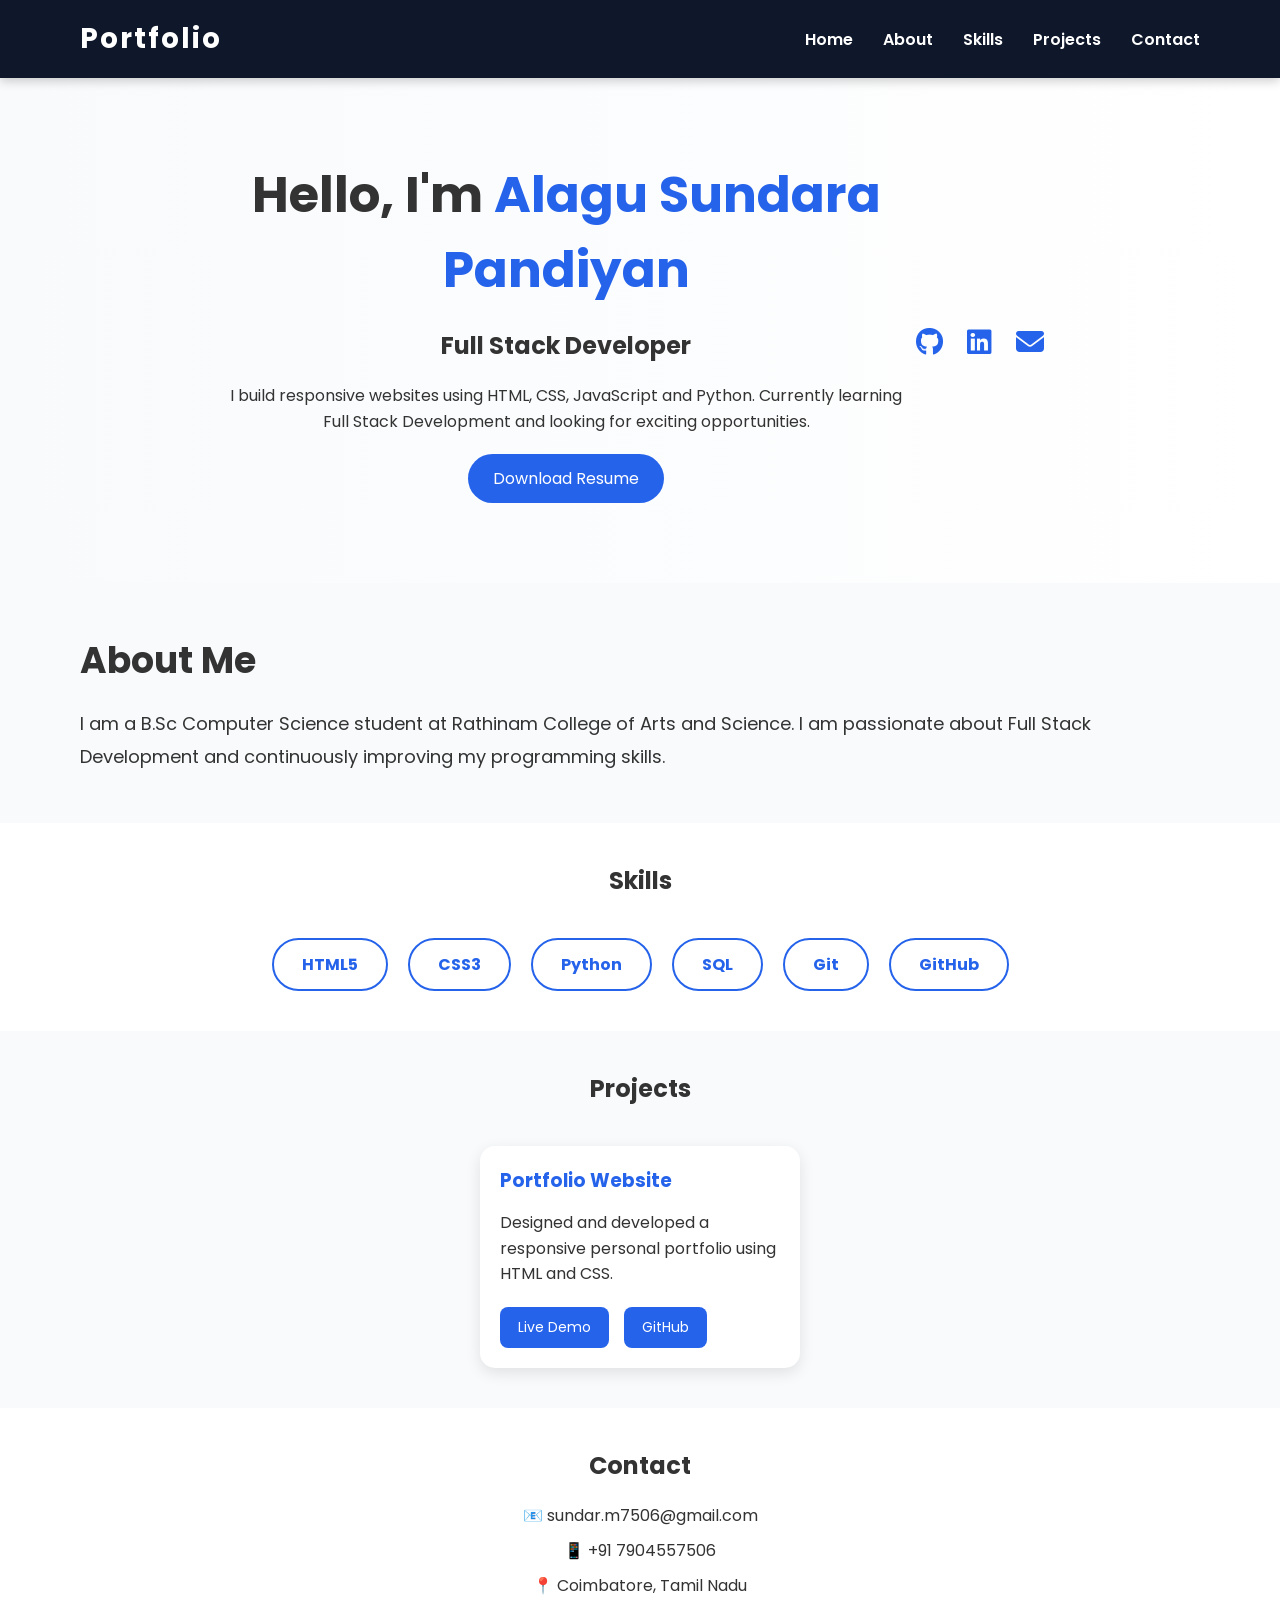
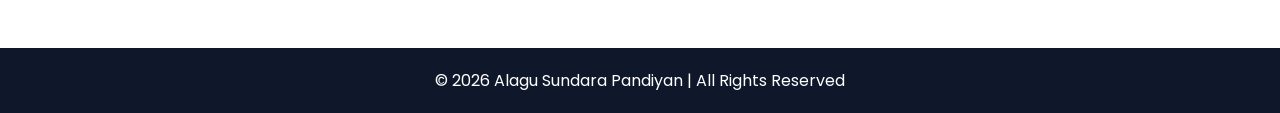
==== index.html @ 933c7dca "Initial portfolio" ====
<!DOCTYPE html>
<html lang="en">
    <head>
        <meta charset="UTF-8">
        <meta name="viewport"
        content="width=device-width, initial-scale=1.0">
        <title>Alagu Sundara Pandiyan | Portfolio</title>
        <link rel="icon"
        type="img/png"
        href="img/favicon.png">
          <link rel="preconnect" href="https://fonts.googleapis.com">
          <link rel="preconnect" href="https://fonts.gstatic.com" crossorigin>
          <link href="https://fonts.googleapis.com/css2?family=Poppins:wght@300;400;500;600;700&display=swap" rel="stylesheet">
          <link rel="stylesheet" href="https://cdnjs.cloudflare.com/ajax/libs/font-awesome/6.7.2/css/all.min.css">
          <link rel="stylesheet" href="style.css">
    </head>
    <body>
    <nav>
        <h2 class="logo">Portfolio</h2>
        <ul>
            <li><a href="#home">Home</a></li>
            <li><a href="#about">About</a></li>
            <li><a href="#skills">Skills</a></li>
            <li><a href="#projects">Projects</a></li>
<li><a href="#contact">Contact</a></li>
        </ul>
    </nav>
    <section class="hero" id="home">
        <div class="hero-text">
            <h1>Hello, I'm <span>Alagu Sundara Pandiyan</span></h1>
            <h2>Full Stack Developer</h2>
            <p>
            I build responsive websites using HTML, CSS, JavaScript and Python.
            Currently learning Full Stack Development and looking for exciting opportunities.
        </p>
        <a href="/resume.pdf" download class="btn">Download Resume</a>
    </div>
    <div class="social-icons">
        <a href="https://github.com/sundarm7506-gif" target="_blank"><i class="fab fa-github"></i></a>
        <a href="https://www.linkedin.com/in/sundar-m-822261369/" target="_blank"><i class="fab fa-linkedin"></i></a>
        <a href="mailto:sundar.m7506@gmail.com"><i class="fas fa-envelope"></i></a>
    </div>
</section>
<section id="about">
    <h2>About Me</h2>
    <p>
        I am a B.Sc Computer Science student at Rathinam College of Arts and Science.
        I am passionate about Full Stack Development and continuously improving my programming skills.
    </p>
</section>
<section id="skills">
    <h2>Skills</h2>
    <div class="skills-container">
        <div class="skill">HTML5</div>
        <div class="skill">CSS3</div>
        <div class="skill">Python</div>
        <div class="skill">SQL</div>
        <div class="skill">Git</div>
        <div class="skill">GitHub</div>
    </div>
</section>
<section id="projects">
    <h2>Projects</h2>
    <div class="project-container">
        <div class="project-card">
            <h3>Portfolio Website</h3>
            <p>Designed and developed a responsive personal portfolio using HTML and CSS.</p>
            <div class="project-links">
                <a href="#" class="project-btn">Live Demo</a>
                <a href="#" class="project-btn">GitHub</a>
            </div>
        </div>
    </div>
</section>
<section id="contact">
    <h2>Contact</h2>
    <p>📧 sundar.m7506@gmail.com</p>
    <p>📱 +91 7904557506</p>
    <p>📍 Coimbatore, Tamil Nadu</p>
</section>
<footer>
    <p>© 2026 Alagu Sundara Pandiyan | All Rights Reserved</p>
</footer>
<script src="script.js"></script>
</body>
</html>
---- style.css ----
*{
    margin:0;
    padding:0;
    box-sizing:border-box;
}
html{
    scroll-behavior:smooth;
}
body{
    font-family:'Poppins', sans-serif;
    background:#ffffff;
    color:#333;
}
nav{
    position:sticky;
    top:0;
    z-index:1000;
    display:flex;
    justify-content:space-between;
    align-items:center;
    padding:18px 80px;
    background:#0f172a;
    box-shadow:0 3px 10px rgba(0,0,0,.2);
}
.logo{
    color:white;
    font-size:28px;
    font-weight:bold;
    letter-spacing:2px;
}
nav ul{
    display:flex;
    list-style:none;
}
nav ul li{
    margin-left:30px;
}
nav ul li a{
    color:white;
    text-decoration:none;
    font-weight:600;
    transition:.3s;
    position:relative;
}
nav ul li a::after{
    content:"";
    position:absolute;
    left:0;
    bottom:-5px;
    width:0;
    height:2px;
    background:#38bdf8;
    transition:.3s;
}
nav ul li a:hover::after{
    width:100%;
}
nav ul li a:hover{
    color:#38bdf8;
}
.hero{
    display:flex;
    justify-content:center;
    align-items:center;
    padding:80px;
    background:linear-gradient(to right,#f8fafc,#ffffff);
}
.hero-text{
    max-width:700px;
    text-align:center;
}
.hero-text h1{
    font-size:50px;
}
.hero-text span{
    color:#2563eb;
}
.hero-text h2{
    margin:20px 0;
}
.hero-text p{
    margin-bottom:20px;
    line-height:1.6;
}
.btn{
    display:inline-block;
    background:#2563eb;
    color:white;
    padding:12px 25px;
    text-decoration:none;
    border-radius:30px;
    transition:0.3s;
}
.btn:hover{
    background:#1d4ed8;
    transform:translateY(-3px);
}
#about{
    padding:50px 80px;
    background:#f8fafc;
}
#about h2{
    font-size:36px;
    margin-bottom:20px;
}
#about p{
    font-size:18px;
    line-height:1.8;
}
#skills{
    padding:40px 90px;
}
#skills h2{
    text-align:center;
    margin-bottom:40px;
}
.skills-container{
    display:flex;
    justify-content:center;
    gap:20px;
    flex-wrap:wrap;
}
.skill{
    background:white;
    color:#2563eb;
    border:2px solid #2563eb;
    padding:12px 28px;
    border-radius:30px;
    font-weight:bold;
    transition:0.3s;
}
.skill:hover{
    background:#2563eb;
    color:white;
    transform:scale(1.08);
    cursor:pointer;
}
#projects{
    padding:40px 90px;
    background:#f8fafc;
}
#projects h2{
    text-align:center;
    margin-bottom:40px;
}
.project-container{
    display:flex;
    justify-content:center;
    gap:30px;
    flex-wrap:wrap;
}
.project-card{
    width:320px;
    background:white;
    padding:20px;
    border-radius:15px;
    box-shadow:0 5px 15px rgba(0,0,0,0.1);
    transition:0.3s;
}
.project-card:hover{
    .project-card:hover{
    transform:translateY(-10px);
    box-shadow:0 15px 30px rgba(0,0,0,.15);
}
}
.project-card h3{
    color:#2563eb;
    margin-bottom:15px;
}
.project-card p{
    line-height:1.6;
}
#contact{
    padding:40px 90px;
    text-align:center;
}
#contact h2{
    margin-bottom:20px;
}
#contact p{
    margin:10px 0;
}
footer{
    background:#0f172a;
    color:white;
    text-align:center;
    padding:20px;
}
.social-icons{
    margin-top:25px;
}
.social-icons a{
    color:#2563eb;
    font-size:28px;
    margin-right:20px;
    transition:0.3s;
}
.social-icons a:hover{
    color:#1d4ed8;
    transform:translateY(-5px);
}
.project-links{
    margin-top:20px;
    display:flex;
    gap:15px;
}

.project-btn{
    text-decoration:none;
    background:#2563eb;
    color:white;
    padding:10px 18px;
    border-radius:8px;
    transition:.3s;
    font-size:14px;
}

.project-btn:hover{
    background:#1d4ed8;
    transform:translateY(-3px);
}
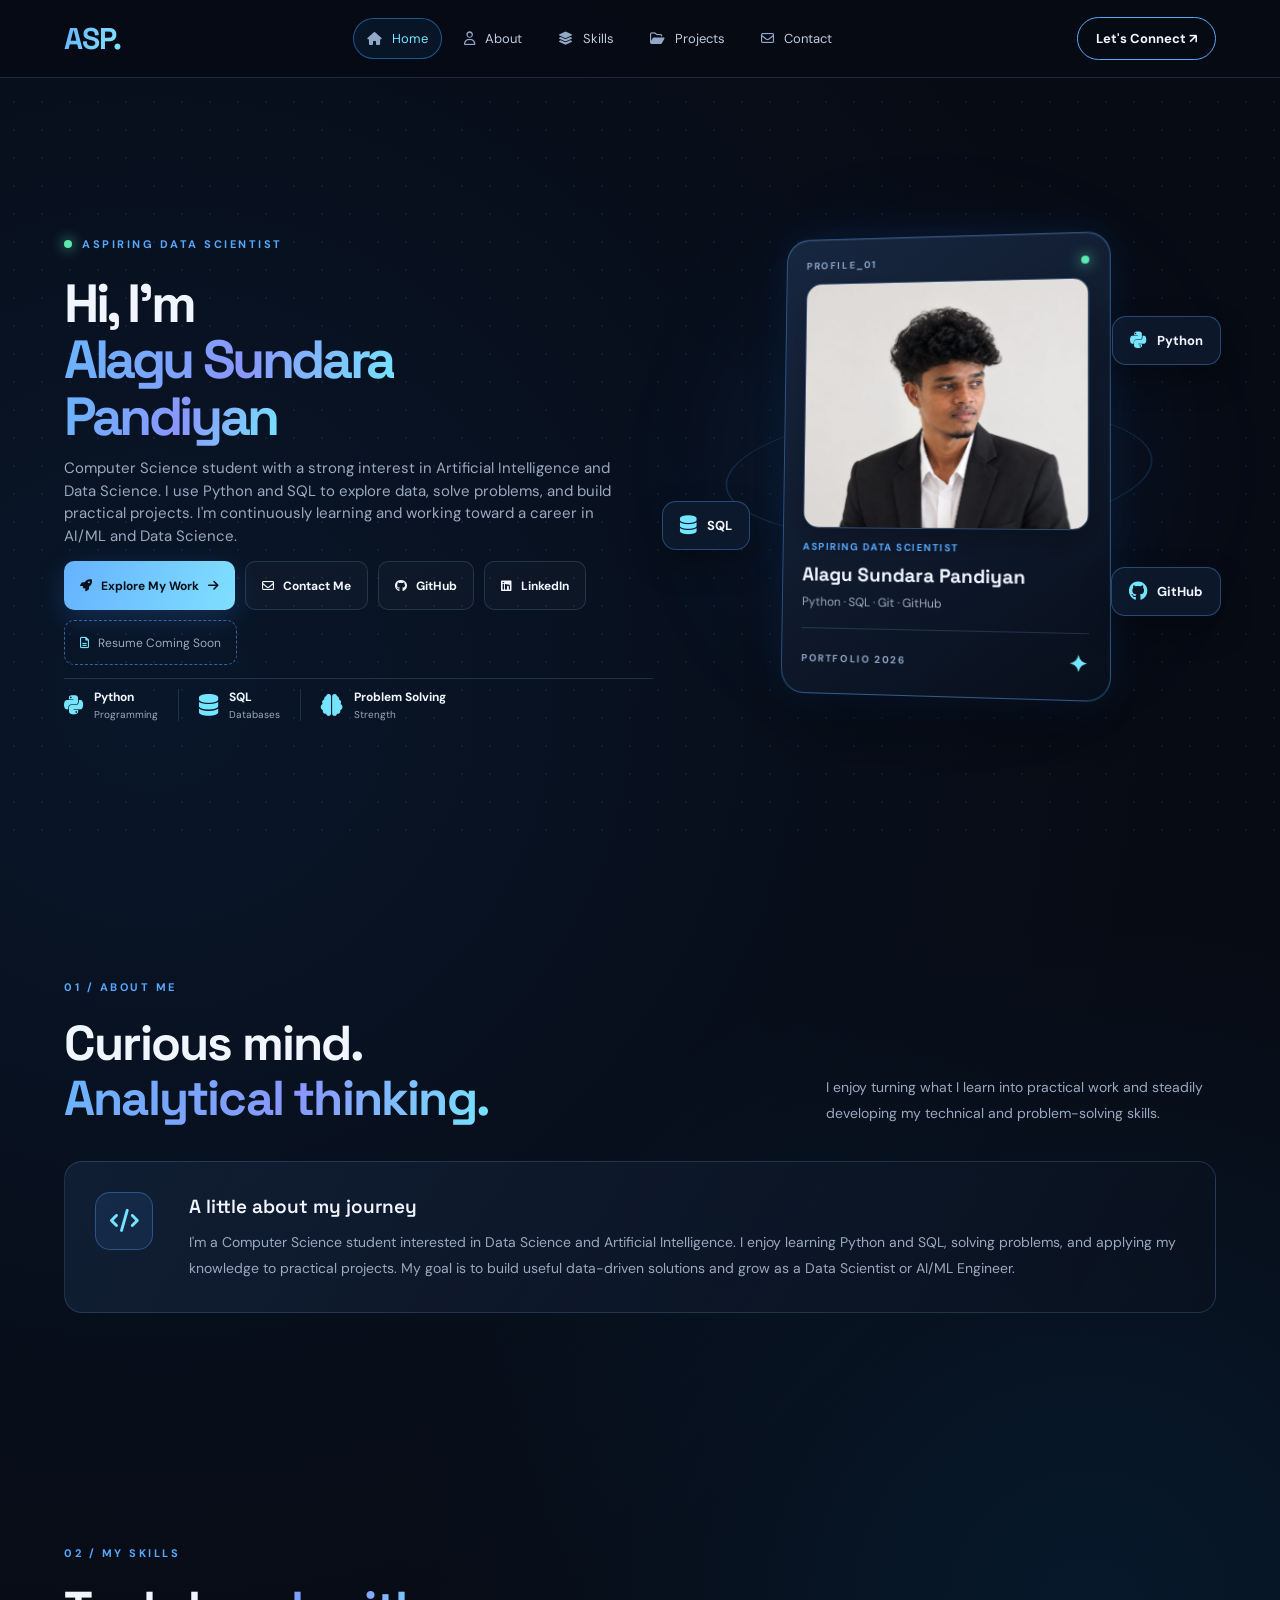
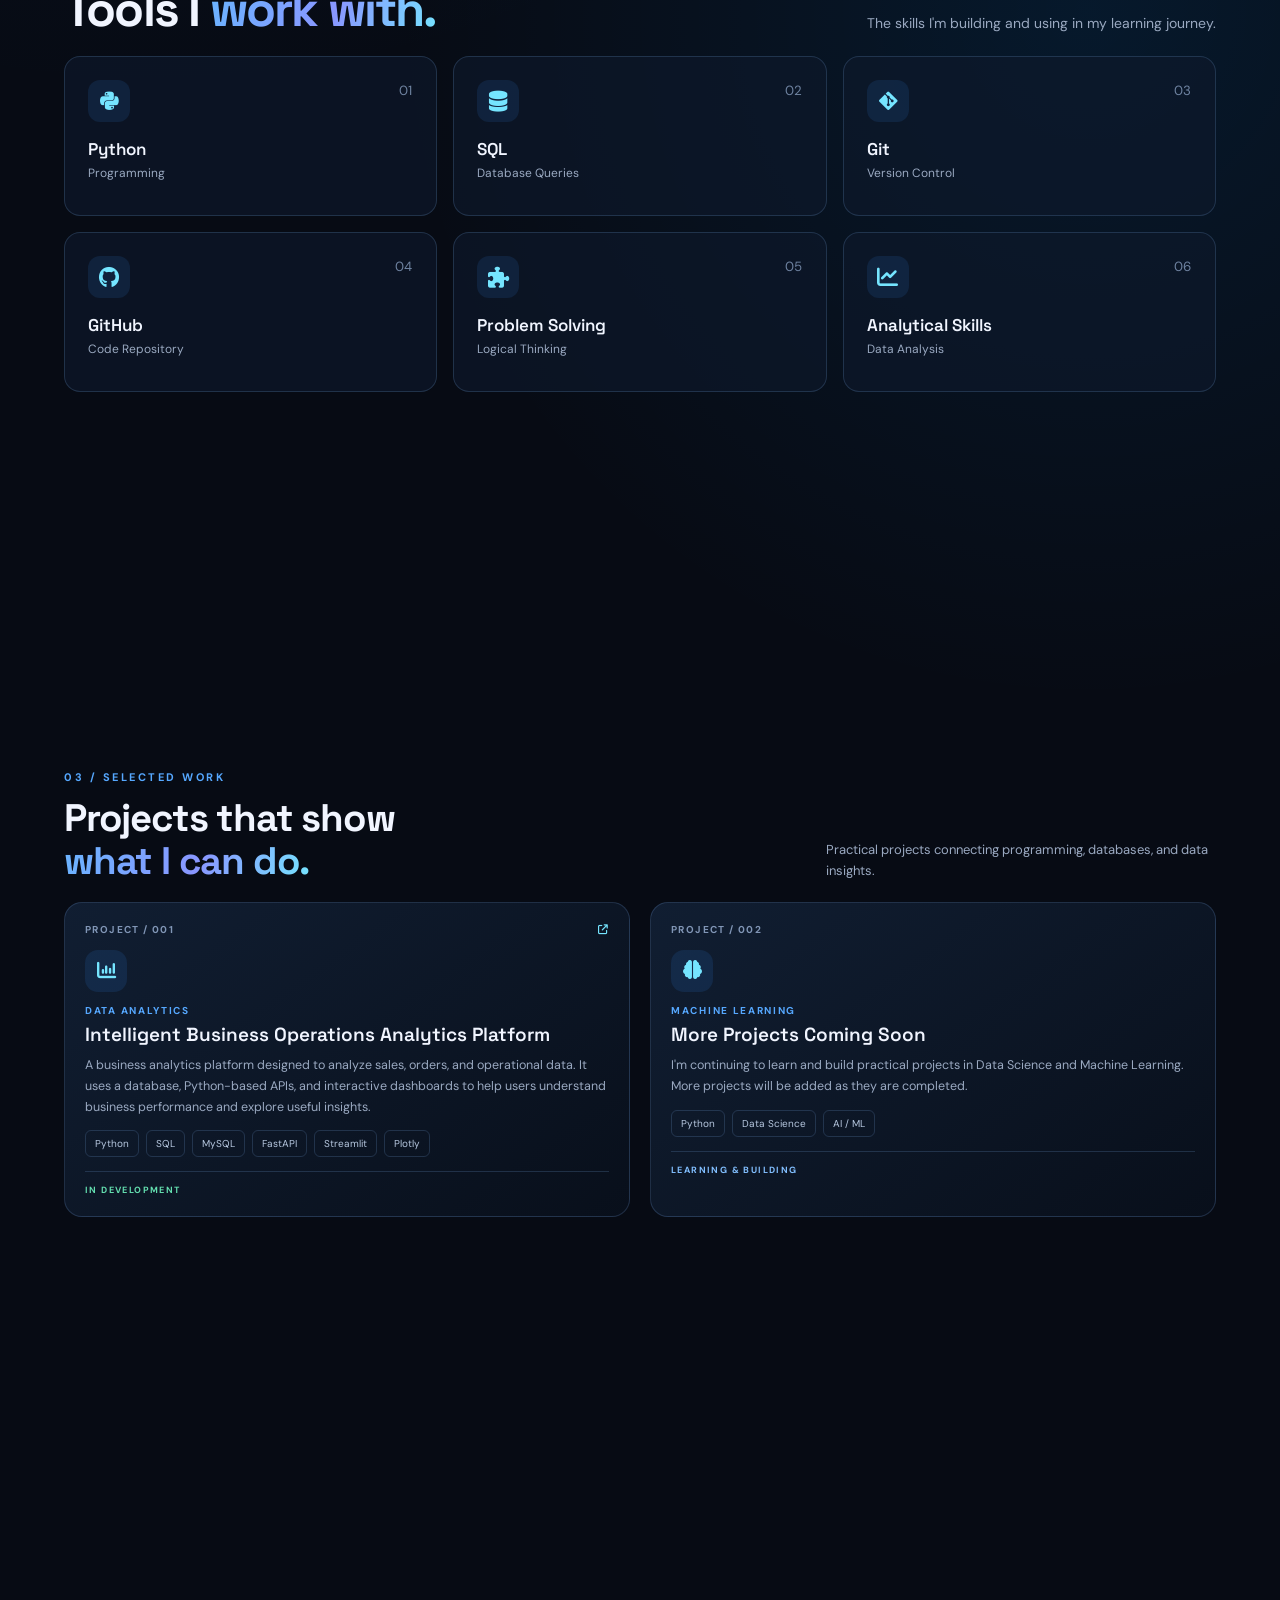
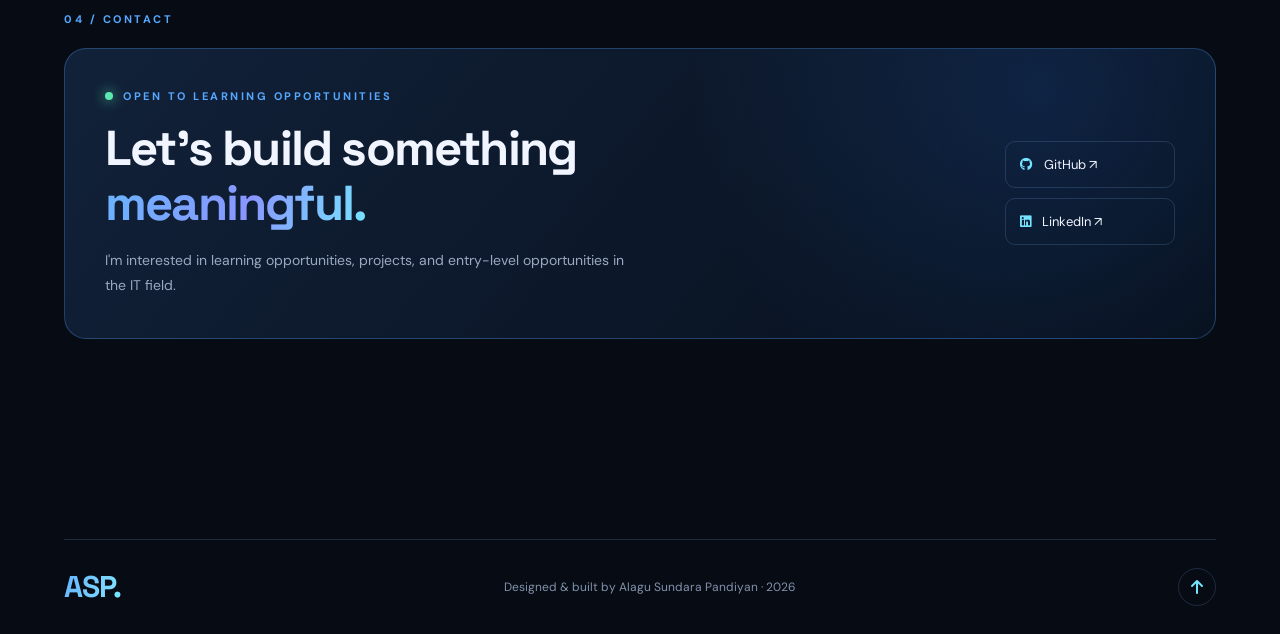
==== commit 3714bc14: "New portfolio with SEO" ====
--- a/index.html
+++ b/index.html
@@ -1,86 +1,134 @@
 <!DOCTYPE html>
 <html lang="en">
-    <head>
-        <meta charset="UTF-8">
-        <meta name="viewport"
-        content="width=device-width, initial-scale=1.0">
-        <title>Alagu Sundara Pandiyan | Portfolio</title>
-        <link rel="icon"
-        type="img/png"
-        href="img/favicon.png">
-          <link rel="preconnect" href="https://fonts.googleapis.com">
-          <link rel="preconnect" href="https://fonts.gstatic.com" crossorigin>
-          <link href="https://fonts.googleapis.com/css2?family=Poppins:wght@300;400;500;600;700&display=swap" rel="stylesheet">
-          <link rel="stylesheet" href="https://cdnjs.cloudflare.com/ajax/libs/font-awesome/6.7.2/css/all.min.css">
-          <link rel="stylesheet" href="style.css">
-    </head>
-    <body>
-    <nav>
-        <h2 class="logo">Portfolio</h2>
-        <ul>
-            <li><a href="#home">Home</a></li>
-            <li><a href="#about">About</a></li>
-            <li><a href="#skills">Skills</a></li>
-            <li><a href="#projects">Projects</a></li>
-<li><a href="#contact">Contact</a></li>
-        </ul>
-    </nav>
-    <section class="hero" id="home">
-        <div class="hero-text">
-            <h1>Hello, I'm <span>Alagu Sundara Pandiyan</span></h1>
-            <h2>Full Stack Developer</h2>
-            <p>
-            I build responsive websites using HTML, CSS, JavaScript and Python.
-            Currently learning Full Stack Development and looking for exciting opportunities.
-        </p>
-        <a href="/resume.pdf" download class="btn">Download Resume</a>
+<head>
+<meta charset="UTF-8">
+<meta name="viewport" content="width=device-width, initial-scale=1.0">
+<meta name="theme-color" content="#070b14">
+
+<!-- ==================== SEO (Google Search) ==================== -->
+<title>Alagu Sundara Pandiyan | BSc CS with AI Portfolio</title>
+<meta name="description" content="Portfolio of Alagu Sundara Pandiyan, final year BSc CS with AI student. Python, SQL and data analytics projects.">
+<meta name="author" content="Alagu Sundara Pandiyan">
+<meta name="robots" content="index, follow">
+<link rel="canonical" href="https://sundarm7506-gif.github.io/">
+
+<!-- WhatsApp / LinkedIn share preview -->
+<meta property="og:type" content="website">
+<meta property="og:title" content="Alagu Sundara Pandiyan | Portfolio">
+<meta property="og:description" content="BSc CS with AI student. Python, SQL and data analytics projects.">
+<meta property="og:url" content="https://sundarm7506-gif.github.io/">
+<meta property="og:image" content="https://sundarm7506-gif.github.io/img/profile.jpg">
+
+<!-- Google ku "idhu oru person" nu purinja -->
+<script type="application/ld+json">
+{
+  "@context": "https://schema.org",
+  "@type": "Person",
+  "name": "Alagu Sundara Pandiyan",
+  "url": "https://sundarm7506-gif.github.io/",
+  "jobTitle": "BSc Computer Science with AI Student",
+  "sameAs": [
+    "https://github.com/sundarm7506-gif",
+    "https://linkedin.com/in/alagu-sundara-pandiyan-m-822261369/"
+  ]
+}
+</script>
+
+<!-- Step 7: Google Search Console verification tag inga paste pannunga -->
+
+<link rel="preconnect" href="https://fonts.googleapis.com">
+<link href="https://fonts.googleapis.com/css2?family=DM+Sans:wght@400;500;600;700&family=Space+Grotesk:wght@400;500;600;700&display=swap" rel="stylesheet">
+<link rel="stylesheet" href="https://cdnjs.cloudflare.com/ajax/libs/font-awesome/6.5.2/css/all.min.css">
+<link rel="stylesheet" href="style.css">
+</head>
+<body>
+<!-- ==================== NAVIGATION BAR ==================== -->
+<header class="navbar">
+  <a class="logo" href="#home">ASP<span>.</span></a>
+  <button class="menu-toggle" id="menuToggle" aria-label="Toggle navigation"><i class="fa-solid fa-bars"></i></button>
+  <nav class="nav-links" id="navLinks">
+    <a class="active" href="#home"><i class="fa-solid fa-house"></i> Home</a>
+    <a href="#about"><i class="fa-regular fa-user"></i> About</a>
+    <a href="#skills"><i class="fa-solid fa-layer-group"></i> Skills</a>
+    <a href="#projects"><i class="fa-regular fa-folder-open"></i> Projects</a>
+    <a href="#contact"><i class="fa-regular fa-envelope"></i> Contact</a>
+  </nav>
+  <a class="nav-cta" href="#contact">Let's Connect ↗</a>
+</header>
+<main>
+<!-- ==================== HOME / HERO SECTION ==================== -->
+<section class="hero section-wrap" id="home">
+  <div class="hero-copy">
+    <p class="eyebrow"><span class="status-dot"></span> ASPIRING DATA SCIENTIST</p>
+    <h1>Hi, I'm<br><span class="gradient-text">Alagu Sundara</span><br><span class="gradient-text">Pandiyan</span></h1>
+    <p class="hero-description">Computer Science student with a strong interest in Artificial Intelligence and Data Science. I use Python and SQL to explore data, solve problems, and build practical projects. I'm continuously learning and working toward a career in AI/ML and Data Science.</p>
+    <div class="hero-actions">
+      <a class="btn btn-primary" href="#projects"><i class="fa-solid fa-rocket"></i> Explore My Work <i class="fa-solid fa-arrow-right"></i></a>
+      <a class="btn btn-outline" href="#contact"><i class="fa-regular fa-envelope"></i> Contact Me</a>
+      <a class="btn btn-outline" href="https://github.com/sundarm7506-gif" target="_blank" rel="noopener noreferrer"><i class="fa-brands fa-github"></i> GitHub</a>
+      <a class="btn btn-outline" href="https://linkedin.com/in/alagu-sundara-pandiyan-m-822261369/" target="_blank" rel="noopener noreferrer"><i class="fa-brands fa-linkedin"></i> LinkedIn</a>
+      <span class="resume-pill"><i class="fa-regular fa-file-lines"></i> Resume Coming Soon</span>
     </div>
-    <div class="social-icons">
-        <a href="https://github.com/sundarm7506-gif" target="_blank"><i class="fab fa-github"></i></a>
-        <a href="https://www.linkedin.com/in/sundar-m-822261369/" target="_blank"><i class="fab fa-linkedin"></i></a>
-        <a href="mailto:sundar.m7506@gmail.com"><i class="fas fa-envelope"></i></a>
+    <div class="hero-stats">
+      <div><i class="fa-brands fa-python"></i><span><b>Python</b><small>Programming</small></span></div>
+      <div><i class="fa-solid fa-database"></i><span><b>SQL</b><small>Databases</small></span></div>
+      <div><i class="fa-solid fa-brain"></i><span><b>Problem Solving</b><small>Strength</small></span></div>
     </div>
+  </div>
+  <div class="hero-visual" id="heroVisual">
+    <div class="orbit orbit-one"></div><div class="orbit orbit-two"></div>
+    <article class="profile-card" id="profileCard">
+      <div class="card-top"><span>PROFILE_01</span><span class="live-dot"></span></div>
+      <div class="profile-image"><img src="img/profile.jpg" alt="Alagu Sundara Pandiyan" class="profile-photo"></div>
+      <div class="profile-info"><p class="profile-role">ASPIRING DATA SCIENTIST</p><h2>Alagu Sundara Pandiyan</h2><p>Python · SQL · Git · GitHub</p></div>
+      <div class="card-bottom"><span>PORTFOLIO 2026</span><span class="sparkle">✦</span></div>
+    </article>
+    <div class="floating-chip chip-python"><i class="fa-brands fa-python"></i> Python</div>
+    <div class="floating-chip chip-sql"><i class="fa-solid fa-database"></i> SQL</div>
+    <div class="floating-chip chip-github"><i class="fa-brands fa-github"></i> GitHub</div>
+  </div>
+  <a class="scroll-cue" href="#about"><span></span> SCROLL TO EXPLORE</a>
 </section>
-<section id="about">
-    <h2>About Me</h2>
-    <p>
-        I am a B.Sc Computer Science student at Rathinam College of Arts and Science.
-        I am passionate about Full Stack Development and continuously improving my programming skills.
-    </p>
+
+<!-- ==================== ABOUT SECTION ==================== -->
+<section class="content-section section-wrap" id="about">
+  <p class="section-label">01 / ABOUT ME</p>
+  <div class="heading-row"><h2>Curious mind.<br><span class="gradient-text">Analytical thinking.</span></h2><p>I enjoy turning what I learn into practical work and steadily developing my technical and problem-solving skills.</p></div>
+  <div class="about-panel"><div class="about-icon"><i class="fa-solid fa-code"></i></div><div><h3>A little about my journey</h3><p>I'm a Computer Science student interested in Data Science and Artificial Intelligence. I enjoy learning Python and SQL, solving problems, and applying my knowledge to practical projects. My goal is to build useful data-driven solutions and grow as a Data Scientist or AI/ML Engineer.</p></div></div>
 </section>
-<section id="skills">
-    <h2>Skills</h2>
-    <div class="skills-container">
-        <div class="skill">HTML5</div>
-        <div class="skill">CSS3</div>
-        <div class="skill">Python</div>
-        <div class="skill">SQL</div>
-        <div class="skill">Git</div>
-        <div class="skill">GitHub</div>
-    </div>
+
+<!-- ==================== SKILLS SECTION ==================== -->
+<section class="content-section section-wrap" id="skills">
+  <p class="section-label">02 / MY SKILLS</p>
+  <div class="heading-row"><h2>Tools I <span class="gradient-text">work with.</span></h2><p>The skills I'm building and using in my learning journey.</p></div>
+  <div class="skills-grid">
+    <article class="skill-card"><i class="fa-brands fa-python"></i><small>01</small><h3>Python</h3><p>Programming</p></article>
+    <article class="skill-card"><i class="fa-solid fa-database"></i><small>02</small><h3>SQL</h3><p>Database Queries</p></article>
+    <article class="skill-card"><i class="fa-brands fa-git-alt"></i><small>03</small><h3>Git</h3><p>Version Control</p></article>
+    <article class="skill-card"><i class="fa-brands fa-github"></i><small>04</small><h3>GitHub</h3><p>Code Repository</p></article>
+    <article class="skill-card"><i class="fa-solid fa-puzzle-piece"></i><small>05</small><h3>Problem Solving</h3><p>Logical Thinking</p></article>
+    <article class="skill-card"><i class="fa-solid fa-chart-line"></i><small>06</small><h3>Analytical Skills</h3><p>Data Analysis</p></article>
+  </div>
 </section>
-<section id="projects">
-    <h2>Projects</h2>
-    <div class="project-container">
-        <div class="project-card">
-            <h3>Portfolio Website</h3>
-            <p>Designed and developed a responsive personal portfolio using HTML and CSS.</p>
-            <div class="project-links">
-                <a href="#" class="project-btn">Live Demo</a>
-                <a href="#" class="project-btn">GitHub</a>
-            </div>
-        </div>
-    </div>
+
+<!-- ==================== PROJECTS SECTION ==================== -->
+<section class="content-section section-wrap" id="projects">
+  <p class="section-label">03 / SELECTED WORK</p>
+  <div class="heading-row"><h2>Projects that show<br><span class="gradient-text">what I can do.</span></h2><p>Practical projects connecting programming, databases, and data insights.</p></div>
+  <div class="projects-grid">
+    <article class="project-card"><div class="project-top"><span>PROJECT / 001</span><i class="fa-solid fa-arrow-up-right-from-square"></i></div><div class="project-icon"><i class="fa-solid fa-chart-column"></i></div><p class="project-category">DATA ANALYTICS</p><h3>Intelligent Business Operations Analytics Platform</h3><p class="project-description">A business analytics platform designed to analyze sales, orders, and operational data. It uses a database, Python-based APIs, and interactive dashboards to help users understand business performance and explore useful insights.</p><div class="project-tech"><span>Python</span><span>SQL</span><span>MySQL</span><span>FastAPI</span><span>Streamlit</span><span>Plotly</span></div><div class="project-footer">IN DEVELOPMENT</div></article>
+    <article class="project-card"><div class="project-top"><span>PROJECT / 002</span><i class="fa-solid fa-sparkles"></i></div><div class="project-icon"><i class="fa-solid fa-brain"></i></div><p class="project-category">MACHINE LEARNING</p><h3>More Projects Coming Soon</h3><p class="project-description">I'm continuing to learn and build practical projects in Data Science and Machine Learning. More projects will be added as they are completed.</p><div class="project-tech"><span>Python</span><span>Data Science</span><span>AI / ML</span></div><div class="project-footer learning">LEARNING & BUILDING</div></article>
+  </div>
 </section>
-<section id="contact">
-    <h2>Contact</h2>
-    <p>📧 sundar.m7506@gmail.com</p>
-    <p>📱 +91 7904557506</p>
-    <p>📍 Coimbatore, Tamil Nadu</p>
+
+<!-- ==================== CONTACT SECTION ==================== -->
+<section class="contact-section section-wrap" id="contact">
+  <p class="section-label">04 / CONTACT</p>
+  <div class="contact-panel"><div><p class="eyebrow"><span class="status-dot"></span> OPEN TO LEARNING OPPORTUNITIES</p><h2>Let's build something<br><span class="gradient-text">meaningful.</span></h2><p>I'm interested in learning opportunities, projects, and entry-level opportunities in the IT field.</p></div><div class="contact-links"><a href="https://github.com/sundarm7506-gif" target="_blank" rel="noopener noreferrer"><i class="fa-brands fa-github"></i> GitHub ↗</a><a href="https://linkedin.com/in/alagu-sundara-pandiyan-m-822261369/" target="_blank" rel="noopener noreferrer"><i class="fa-brands fa-linkedin"></i> LinkedIn ↗</a></div></div>
 </section>
-<footer>
-    <p>© 2026 Alagu Sundara Pandiyan | All Rights Reserved</p>
-</footer>
+</main>
+<!-- ==================== FOOTER ==================== -->
+<footer class="footer section-wrap"><a class="logo" href="#home">ASP<span>.</span></a><p>Designed & built by Alagu Sundara Pandiyan · 2026</p><a class="top-link" href="#home" aria-label="Back to top"><i class="fa-solid fa-arrow-up"></i></a></footer>
 <script src="script.js"></script>
 </body>
-</html>+</html>
--- a/style.css
+++ b/style.css
@@ -1,221 +1,1227 @@
-*{
-    margin:0;
-    padding:0;
-    box-sizing:border-box;
-}
-html{
-    scroll-behavior:smooth;
-}
-body{
-    font-family:'Poppins', sans-serif;
-    background:#ffffff;
-    color:#333;
-}
-nav{
-    position:sticky;
-    top:0;
-    z-index:1000;
-    display:flex;
-    justify-content:space-between;
-    align-items:center;
-    padding:18px 80px;
-    background:#0f172a;
-    box-shadow:0 3px 10px rgba(0,0,0,.2);
-}
-.logo{
-    color:white;
-    font-size:28px;
-    font-weight:bold;
-    letter-spacing:2px;
-}
-nav ul{
-    display:flex;
-    list-style:none;
-}
-nav ul li{
-    margin-left:30px;
-}
-nav ul li a{
-    color:white;
-    text-decoration:none;
-    font-weight:600;
-    transition:.3s;
-    position:relative;
-}
-nav ul li a::after{
-    content:"";
-    position:absolute;
-    left:0;
-    bottom:-5px;
-    width:0;
-    height:2px;
-    background:#38bdf8;
-    transition:.3s;
-}
-nav ul li a:hover::after{
-    width:100%;
-}
-nav ul li a:hover{
-    color:#38bdf8;
-}
-.hero{
-    display:flex;
-    justify-content:center;
-    align-items:center;
-    padding:80px;
-    background:linear-gradient(to right,#f8fafc,#ffffff);
-}
-.hero-text{
-    max-width:700px;
-    text-align:center;
-}
-.hero-text h1{
-    font-size:50px;
-}
-.hero-text span{
-    color:#2563eb;
-}
-.hero-text h2{
-    margin:20px 0;
-}
-.hero-text p{
-    margin-bottom:20px;
-    line-height:1.6;
-}
-.btn{
-    display:inline-block;
-    background:#2563eb;
-    color:white;
-    padding:12px 25px;
-    text-decoration:none;
-    border-radius:30px;
-    transition:0.3s;
-}
-.btn:hover{
-    background:#1d4ed8;
-    transform:translateY(-3px);
-}
-#about{
-    padding:50px 80px;
-    background:#f8fafc;
-}
-#about h2{
-    font-size:36px;
-    margin-bottom:20px;
-}
-#about p{
-    font-size:18px;
-    line-height:1.8;
-}
-#skills{
-    padding:40px 90px;
-}
-#skills h2{
-    text-align:center;
-    margin-bottom:40px;
-}
-.skills-container{
-    display:flex;
-    justify-content:center;
-    gap:20px;
-    flex-wrap:wrap;
-}
-.skill{
-    background:white;
-    color:#2563eb;
-    border:2px solid #2563eb;
-    padding:12px 28px;
-    border-radius:30px;
-    font-weight:bold;
-    transition:0.3s;
-}
-.skill:hover{
-    background:#2563eb;
-    color:white;
-    transform:scale(1.08);
-    cursor:pointer;
-}
-#projects{
-    padding:40px 90px;
-    background:#f8fafc;
-}
-#projects h2{
-    text-align:center;
-    margin-bottom:40px;
-}
-.project-container{
-    display:flex;
-    justify-content:center;
-    gap:30px;
-    flex-wrap:wrap;
-}
-.project-card{
-    width:320px;
-    background:white;
-    padding:20px;
-    border-radius:15px;
-    box-shadow:0 5px 15px rgba(0,0,0,0.1);
-    transition:0.3s;
-}
-.project-card:hover{
-    .project-card:hover{
-    transform:translateY(-10px);
-    box-shadow:0 15px 30px rgba(0,0,0,.15);
-}
-}
-.project-card h3{
-    color:#2563eb;
-    margin-bottom:15px;
-}
-.project-card p{
-    line-height:1.6;
-}
-#contact{
-    padding:40px 90px;
-    text-align:center;
-}
-#contact h2{
-    margin-bottom:20px;
-}
-#contact p{
-    margin:10px 0;
-}
-footer{
-    background:#0f172a;
-    color:white;
-    text-align:center;
-    padding:20px;
-}
-.social-icons{
-    margin-top:25px;
-}
-.social-icons a{
-    color:#2563eb;
-    font-size:28px;
-    margin-right:20px;
-    transition:0.3s;
-}
-.social-icons a:hover{
-    color:#1d4ed8;
-    transform:translateY(-5px);
-}
-.project-links{
-    margin-top:20px;
-    display:flex;
-    gap:15px;
-}
-
-.project-btn{
-    text-decoration:none;
-    background:#2563eb;
-    color:white;
-    padding:10px 18px;
-    border-radius:8px;
-    transition:.3s;
-    font-size:14px;
-}
-
-.project-btn:hover{
-    background:#1d4ed8;
-    transform:translateY(-3px);
+
+* {
+    box-sizing: border-box;
+    margin: 0;
+    padding: 0;
+}
+
+/* ==================== 1. GLOBAL SETTINGS ==================== */
+:root {
+    --bg: #070b14;
+    --text: #f1f5ff;
+    --muted: #9aa9c1;
+    --blue: #56a8ff;
+    --cyan: #75e5ff;
+    --border: rgba(120,169,230,.2);
+    --max: 1180px;
+}
+
+/* ==================== 2. PAGE DEFAULTS ==================== */
+html {
+    scroll-behavior: smooth;
+    scroll-padding-top: 90px;
+}
+
+body {
+    min-height: 100vh;
+    overflow-x: hidden;
+    background:
+        radial-gradient(circle at 12% 18%, rgba(20,87,170,.14), transparent 30%),
+        radial-gradient(circle at 85% 42%, rgba(0,147,255,.1), transparent 28%),
+        var(--bg);
+    color: var(--text);
+    font-family: 'DM Sans', sans-serif;
+}
+
+a {
+    color: inherit;
+    text-decoration: none;
+}
+
+/* ==================== 3. NAVIGATION BAR ==================== */
+.navbar {
+    position: sticky;
+    top: 0;
+    z-index: 20;
+    min-height: 78px;
+    padding: 0 max(5%, calc((100% - var(--max))/2));
+    display: flex;
+    align-items: center;
+    justify-content: space-between;
+    gap: 20px;
+    background: rgba(7,11,20,.88);
+    border-bottom: 1px solid var(--border);
+    backdrop-filter: blur(18px);
+}
+
+.logo {
+    font: 700 30px 'Space Grotesk';
+    letter-spacing: -1px;
+    background: linear-gradient(110deg,#65b2ff,#82e7ff);
+    color: transparent;
+    background-clip: text;
+}
+
+.logo span {
+    color: var(--cyan);
+}
+
+.nav-links {
+    display: flex;
+    gap: 8px;
+}
+
+.nav-links a {
+    padding: 11px 13px;
+    border: 1px solid transparent;
+    border-radius: 30px;
+    color: #c0cce0;
+    font-size: 13px;
+    transition: .25s;
+}
+
+.nav-links a i {
+    margin-right: 7px;
+    color: #91a8c8;
+}
+
+.nav-links a:hover,
+.nav-links a.active {
+    color: var(--cyan);
+    border-color: rgba(48,157,255,.5);
+    background: rgba(26,117,215,.1);
+}
+
+.nav-cta {
+    padding: 12px 18px;
+    border: 1px solid var(--blue);
+    border-radius: 30px;
+    font-size: 13px;
+    font-weight: 700;
+}
+
+.menu-toggle {
+    display: none;
+    background: none;
+    color: white;
+    border: 1px solid var(--border);
+    padding: 10px;
+    border-radius: 8px;
+}
+
+/* ==================== 4. COMMON PAGE WIDTH ==================== */
+.section-wrap {
+    width: min(var(--max),90%);
+    margin: auto;
+}
+
+/* ==================== 5. HOME / HERO SECTION ==================== */
+.hero {
+    position: relative;
+    min-height: 730px;
+    padding: 75px 0 90px;
+    display: grid;
+    grid-template-columns: 1.04fr .96fr;
+    align-items: center;
+    gap: 35px;
+}
+
+.hero:before {
+    content: '';
+    position: absolute;
+    inset: 20px -5vw 40px;
+    pointer-events: none;
+    opacity: .2;
+    background-image: radial-gradient(rgba(71,155,255,.5) .8px,transparent .8px);
+    background-size: 28px 28px;
+}
+
+/* Home page text and heading */
+.hero-copy {
+    position: relative;
+    z-index: 2;
+    animation: enter .8s ease both;
+}
+
+.eyebrow,
+.section-label {
+    color: var(--blue);
+    font-size: 11px;
+    font-weight: 700;
+    letter-spacing: 2.5px;
+}
+
+.eyebrow {
+    display: flex;
+    align-items: center;
+    gap: 10px;
+    margin-bottom: 25px;
+}
+
+.status-dot,
+.live-dot {
+    width: 8px;
+    height: 8px;
+    border-radius: 50%;
+    background: #5ce9b0;
+    box-shadow: 0 0 13px #5ce9b0;
+}
+
+.hero h1 {
+    font: 700 clamp(46px,5.2vw,72px)/1.04 'Space Grotesk';
+    letter-spacing: -3.4px;
+}
+
+.gradient-text {
+    background: linear-gradient(110deg,#69b5ff,#8996ff 55%,#75e5ff);
+    color: transparent;
+    background-clip: text;
+    -webkit-background-clip: text;
+}
+
+.hero-description {
+    max-width: 560px;
+    margin-top: 25px;
+    color: var(--muted);
+    font-size: 15px;
+    line-height: 1.9;
+}
+
+/* Home page buttons */
+.hero-actions {
+    display: flex;
+    flex-wrap: wrap;
+    align-items: center;
+    gap: 12px;
+    margin-top: 30px;
+}
+
+.btn {
+    min-height: 49px;
+    display: inline-flex;
+    align-items: center;
+    justify-content: center;
+    gap: 9px;
+    padding: 0 16px;
+    border: 1px solid var(--border);
+    border-radius: 10px;
+    font-size: 12px;
+    font-weight: 700;
+    background: rgba(255,255,255,.025);
+    transition: .25s;
+}
+
+.btn:hover {
+    transform: translateY(-4px);
+    border-color: var(--blue);
+    background: rgba(56,151,255,.1);
+}
+
+.btn-primary {
+    color: #06101d;
+    border: 0;
+    background: linear-gradient(110deg,#65b2ff,#80dfff);
+    box-shadow: 0 8px 28px rgba(69,151,255,.2);
+}
+
+.resume-pill {
+    min-height: 45px;
+    display: inline-flex;
+    align-items: center;
+    gap: 9px;
+    padding: 0 15px;
+    border: 1px dashed rgba(86,168,255,.55);
+    border-radius: 10px;
+    color: var(--muted);
+    font-size: 12px;
+}
+
+.resume-pill i {
+    color: var(--cyan);
+}
+
+/* Home page skill highlights */
+.hero-stats {
+    display: flex;
+    flex-wrap: wrap;
+    margin-top: 38px;
+    padding-top: 20px;
+    border-top: 1px solid var(--border);
+}
+
+.hero-stats > div {
+    display: flex;
+    align-items: center;
+    gap: 11px;
+    padding: 0 20px;
+    border-right: 1px solid var(--border);
+}
+
+.hero-stats > div:first-child {
+    padding-left: 0;
+}
+
+.hero-stats > div:last-child {
+    border: 0;
+}
+
+.hero-stats i {
+    color: var(--cyan);
+    font-size: 22px;
+}
+
+.hero-stats b,
+.hero-stats small {
+    display: block;
+}
+
+.hero-stats b {
+    font-size: 12px;
+}
+
+.hero-stats small {
+    margin-top: 3px;
+    color: var(--muted);
+    font-size: 10px;
+}
+
+/* ==================== 6. 3D PROFILE CARD ==================== */
+.hero-visual {
+    position: relative;
+    min-height: 530px;
+    display: flex;
+    align-items: center;
+    justify-content: center;
+    perspective: 1100px;
+    isolation: isolate;
+}
+
+.hero-visual:before {
+    content: '';
+    position: absolute;
+    width: 310px;
+    height: 310px;
+    border-radius: 50%;
+    background: rgba(35,126,255,.2);
+    filter: blur(80px);
+    z-index: -1;
+}
+
+.orbit {
+    position: absolute;
+    width: 430px;
+    height: 300px;
+    border: 1px solid rgba(64,164,255,.28);
+    border-radius: 50%;
+    transform: rotateX(65deg) rotateZ(-15deg);
+}
+
+.orbit-two {
+    width: 340px;
+    height: 410px;
+    border-color: rgba(89,214,255,.16);
+    transform: rotateY(63deg) rotateZ(18deg);
+}
+
+/* Profile card and profile photo */
+.profile-card {
+    position: relative;
+    z-index: 2;
+    width: min(350px,76%);
+    padding: 19px;
+    border: 1px solid rgba(86,168,255,.42);
+    border-radius: 24px;
+    background: linear-gradient(145deg,rgba(23,39,65,.97),rgba(7,14,27,.98));
+    box-shadow:
+        0 30px 80px rgba(0,0,0,.45),
+        0 0 38px rgba(40,132,255,.15),
+        inset 0 1px rgba(255,255,255,.09);
+    transform: rotateY(-8deg) rotateX(3deg);
+    transform-style: preserve-3d;
+    transition: transform .18s,box-shadow .3s;
+    animation: float 5s ease-in-out infinite;
+}
+
+.card-top,
+.card-bottom {
+    display: flex;
+    justify-content: space-between;
+    align-items: center;
+    color: #8ca3c4;
+    font-size: 10px;
+    font-weight: 700;
+    letter-spacing: 1.6px;
+}
+
+.profile-image {
+    height: 275px;
+    margin: 17px 0;
+    overflow: hidden;
+    border: 1px solid rgba(131,184,255,.35);
+    border-radius: 16px;
+    box-shadow: 0 12px 28px rgba(0,0,0,.25);
+}
+
+.profile-photo {
+    width: 100%;
+    height: 100%;
+    display: block;
+    object-fit: cover;
+    object-position: center 28%;
+    transition: transform .6s;
+}
+
+.profile-card:hover .profile-photo {
+    transform: scale(1.055);
+}
+
+.profile-role {
+    color: var(--blue);
+    font-size: 10px;
+    font-weight: 700;
+    letter-spacing: 1.5px;
+}
+
+.profile-info h2 {
+    margin: 9px 0 7px;
+    font: 700 19px 'Space Grotesk';
+}
+
+.profile-info p:last-child {
+    color: var(--muted);
+    font-size: 12px;
+}
+
+.card-bottom {
+    margin-top: 24px;
+    padding-top: 17px;
+    border-top: 1px solid var(--border);
+}
+
+.sparkle {
+    color: var(--cyan);
+    font-size: 22px;
+}
+
+/* Floating technology badges */
+.floating-chip {
+    position: absolute;
+    z-index: 4;
+    display: flex;
+    align-items: center;
+    gap: 10px;
+    padding: 14px 17px;
+    border: 1px solid rgba(86,168,255,.35);
+    border-radius: 14px;
+    background: rgba(13,25,45,.93);
+    box-shadow: 0 14px 32px rgba(0,0,0,.3);
+    backdrop-filter: blur(12px);
+    font-size: 13px;
+    font-weight: 700;
+    animation: chipfloat 4.5s ease-in-out infinite;
+}
+
+.floating-chip i {
+    color: var(--cyan);
+    font-size: 19px;
+}
+
+.chip-python {
+    top: 18%;
+    right: -1%;
+}
+
+.chip-sql {
+    left: -2%;
+    top: 58%;
+    animation-delay: .6s;
+}
+
+.chip-github {
+    right: -1%;
+    bottom: 17%;
+    animation-delay: 1s;
+}
+
+.scroll-cue {
+    position: absolute;
+    bottom: 18px;
+    left: 50%;
+    transform: translateX(-50%);
+    color: #8da2c1;
+    font-size: 9px;
+    letter-spacing: 2px;
+    white-space: nowrap;
+}
+
+.scroll-cue span {
+    display: inline-block;
+    width: 12px;
+    height: 19px;
+    margin-right: 8px;
+    border: 1px solid var(--cyan);
+    border-radius: 9px;
+    vertical-align: middle;
+}
+
+/* ==================== 7. ABOUT AND SKILLS ==================== */
+.content-section {
+    padding-top: 100px;
+    padding-bottom: 35px;
+}
+
+.section-label {
+    margin-bottom: 22px;
+}
+
+.heading-row {
+    display: flex;
+    justify-content: space-between;
+    align-items: end;
+    gap: 35px;
+    margin-bottom: 35px;
+}
+
+.heading-row h2,
+.contact-panel h2 {
+    font: 700 clamp(34px,4vw,49px)/1.12 'Space Grotesk';
+    letter-spacing: -1.8px;
+}
+
+.heading-row > p {
+    max-width: 390px;
+    color: var(--muted);
+    font-size: 14px;
+    line-height: 1.8;
+}
+
+/* About section information panel */
+.about-panel {
+    display: grid;
+    grid-template-columns: 70px 1fr;
+    gap: 24px;
+    padding: 30px;
+    border: 1px solid var(--border);
+    border-radius: 18px;
+    background: linear-gradient(120deg,rgba(19,34,57,.8),rgba(10,17,30,.65));
+}
+
+.about-icon {
+    width: 58px;
+    height: 58px;
+    display: grid;
+    place-items: center;
+    border: 1px solid rgba(86,168,255,.35);
+    border-radius: 15px;
+    color: var(--cyan);
+    background: rgba(48,135,230,.12);
+    font-size: 23px;
+}
+
+.about-panel h3 {
+    margin: 2px 0 10px;
+    font: 600 19px 'Space Grotesk';
+}
+
+.about-panel p {
+    color: var(--muted);
+    font-size: 14px;
+    line-height: 1.9;
+}
+
+/* Skills cards */
+.skills-grid {
+    display: grid;
+    grid-template-columns: repeat(3,1fr);
+    gap: 16px;
+}
+
+.skill-card {
+    position: relative;
+    min-height: 160px;
+    padding: 23px;
+    border: 1px solid var(--border);
+    border-radius: 16px;
+    background: rgba(15,26,44,.65);
+    transition: .25s;
+}
+
+.skill-card:hover,
+.project-card:hover {
+    transform: translateY(-6px);
+    border-color: rgba(86,168,255,.55);
+}
+
+.skill-card > i {
+    width: 42px;
+    height: 42px;
+    display: grid;
+    place-items: center;
+    margin-bottom: 16px;
+    border-radius: 12px;
+    color: var(--cyan);
+    background: rgba(48,135,230,.13);
+    font-size: 21px;
+}
+
+.skill-card small {
+    position: absolute;
+    top: 25px;
+    right: 24px;
+    color: #6f83a1;
+}
+
+.skill-card h3 {
+    font: 600 17px 'Space Grotesk';
+}
+
+.skill-card p {
+    margin-top: 5px;
+    color: var(--muted);
+    font-size: 12px;
+}
+
+/* ==================== 8. PROJECTS SECTION ==================== */
+.projects-grid {
+    display: grid;
+    grid-template-columns: repeat(2,1fr);
+    gap: 18px;
+}
+
+.project-card {
+    min-height: 360px;
+    padding: 25px;
+    border: 1px solid var(--border);
+    border-radius: 18px;
+    background: linear-gradient(145deg,rgba(19,34,57,.82),rgba(9,16,29,.82));
+    transition: .25s;
+}
+
+.project-top,
+.project-footer {
+    display: flex;
+    justify-content: space-between;
+    align-items: center;
+}
+
+.project-top {
+    color: #8196b6;
+    font-size: 10px;
+    font-weight: 700;
+    letter-spacing: 1.4px;
+}
+
+.project-top i {
+    color: var(--cyan);
+}
+
+.project-icon {
+    width: 48px;
+    height: 48px;
+    display: grid;
+    place-items: center;
+    margin: 24px 0 18px;
+    border-radius: 13px;
+    color: var(--cyan);
+    background: rgba(44,131,224,.14);
+    font-size: 22px;
+}
+
+.project-category {
+    color: var(--blue);
+    font-size: 10px;
+    font-weight: 700;
+    letter-spacing: 1.7px;
+}
+
+.project-card h3 {
+    margin: 9px 0 12px;
+    font: 600 21px/1.3 'Space Grotesk';
+}
+
+.project-description {
+    color: var(--muted);
+    font-size: 13px;
+    line-height: 1.8;
+}
+
+.project-tech {
+    display: flex;
+    flex-wrap: wrap;
+    gap: 7px;
+    margin-top: 19px;
+}
+
+.project-tech span {
+    padding: 6px 9px;
+    border: 1px solid var(--border);
+    border-radius: 6px;
+    color: #b7c8e0;
+    font-size: 10px;
+}
+
+.project-footer {
+    margin-top: 22px;
+    padding-top: 15px;
+    border-top: 1px solid var(--border);
+    color: #64dfb0;
+    font-size: 9px;
+    font-weight: 700;
+    letter-spacing: 1.4px;
+}
+
+.project-footer.learning {
+    color: #82bfff;
+}
+
+/* ==================== 9. CONTACT SECTION ==================== */
+.contact-section {
+    padding-top: 100px;
+    padding-bottom: 85px;
+}
+
+.contact-panel {
+    display: flex;
+    justify-content: space-between;
+    align-items: center;
+    gap: 35px;
+    padding: 40px;
+    border: 1px solid rgba(86,168,255,.3);
+    border-radius: 22px;
+    background:
+        radial-gradient(circle at 85% 15%,rgba(41,132,255,.15),transparent 35%),
+        linear-gradient(130deg,rgba(19,36,61,.9),rgba(8,15,28,.9));
+}
+
+.contact-panel .eyebrow {
+    margin-bottom: 18px;
+}
+
+.contact-panel > div:first-child > p:last-child {
+    max-width: 520px;
+    margin-top: 17px;
+    color: var(--muted);
+    font-size: 14px;
+    line-height: 1.8;
+}
+
+.contact-links {
+    min-width: 170px;
+    display: grid;
+    gap: 10px;
+}
+
+.contact-links a {
+    padding: 14px;
+    border: 1px solid var(--border);
+    border-radius: 10px;
+    font-size: 13px;
+}
+
+.contact-links a i {
+    margin-right: 8px;
+    color: var(--cyan);
+}
+
+/* ==================== 10. FOOTER ==================== */
+.footer {
+    min-height: 95px;
+    display: flex;
+    align-items: center;
+    justify-content: space-between;
+    gap: 20px;
+    border-top: 1px solid var(--border);
+}
+
+.footer p {
+    color: #8192ac;
+    font-size: 12px;
+}
+
+.top-link {
+    width: 38px;
+    height: 38px;
+    display: grid;
+    place-items: center;
+    border: 1px solid var(--border);
+    border-radius: 50%;
+    color: var(--cyan);
+}
+
+/* ==================== 11. ANIMATIONS ==================== */
+@keyframes enter {
+    from {
+        opacity: 0;
+        transform: translateX(-22px);
+    }
+    to {
+        opacity: 1;
+        transform: translateX(0);
+    }
+}
+
+@keyframes float {
+    0%,100% {
+        translate: 0 0;
+    }
+    50% {
+        translate: 0 -9px;
+    }
+}
+
+@keyframes chipfloat {
+    0%,100% {
+        translate: 0 0;
+    }
+    50% {
+        translate: 0 -10px;
+    }
+}
+
+/* ==================== 12. RESPONSIVE DESIGN ==================== */
+
+/* Tablet and small laptop screens */
+@media (max-width: 1000px) {
+    .hero {
+        gap: 20px;
+    }
+
+    .nav-links a {
+        padding: 10px 7px;
+        font-size: 12px;
+    }
+
+    .hero h1 {
+        font-size: clamp(42px,5vw,60px);
+    }
+}
+
+/* Mobile and tablet screens */
+@media (max-width: 760px) {
+    .navbar {
+        min-height: 70px;
+    }
+
+    .menu-toggle {
+        display: block;
+        margin-left: auto;
+    }
+
+    .nav-cta {
+        display: none;
+    }
+
+    .nav-links {
+        display: none;
+        position: absolute;
+        top: 69px;
+        left: 0;
+        right: 0;
+        padding: 14px 5%;
+        flex-direction: column;
+        background: rgba(7,11,20,.98);
+        border-bottom: 1px solid var(--border);
+    }
+
+    .nav-links.open {
+        display: flex;
+    }
+
+    .nav-links a {
+        padding: 13px;
+    }
+
+    .hero {
+        min-height: auto;
+        padding: 60px 0 85px;
+        grid-template-columns: 1fr;
+        gap: 20px;
+    }
+
+    .hero h1 {
+        font-size: clamp(43px,11vw,65px);
+    }
+
+    .hero-visual {
+        min-height: 490px;
+    }
+
+    .heading-row {
+        align-items: flex-start;
+        flex-direction: column;
+        gap: 14px;
+    }
+
+    .skills-grid {
+        grid-template-columns: repeat(2,1fr);
+    }
+
+    .contact-panel {
+        align-items: flex-start;
+        flex-direction: column;
+        padding: 28px;
+    }
+}
+
+/* Small mobile screens */
+@media (max-width: 480px) {
+    .hero-actions {
+        gap: 8px;
+    }
+
+    .btn {
+        min-height: 44px;
+        padding: 0 11px;
+        font-size: 11px;
+    }
+
+    .hero-visual {
+        min-height: 420px;
+    }
+
+    .profile-card {
+        width: 82%;
+        padding: 14px;
+    }
+
+    .profile-image {
+        height: 220px;
+    }
+
+    .profile-info h2 {
+        font-size: 16px;
+    }
+
+    .floating-chip {
+        padding: 9px 10px;
+        font-size: 11px;
+    }
+
+    .floating-chip i {
+        font-size: 15px;
+    }
+
+    .orbit {
+        width: 300px;
+        height: 240px;
+    }
+
+    .skills-grid,
+    .projects-grid {
+        grid-template-columns: 1fr;
+    }
+
+    .about-panel {
+        grid-template-columns: 1fr;
+        padding: 22px;
+    }
+
+    .content-section,
+    .contact-section {
+        padding-top: 75px;
+    }
+
+    .footer {
+        flex-wrap: wrap;
+        justify-content: center;
+        padding: 22px 0;
+    }
+
+    .footer p {
+        width: 100%;
+        text-align: center;
+        order: 3;
+    }
+}
+
+/* ==================== 13. ACCESSIBILITY ==================== */
+@media (prefers-reduced-motion: reduce) {
+    *,
+    *::before,
+    *::after {
+        scroll-behavior: auto !important;
+        animation-duration: .01ms !important;
+        animation-iteration-count: 1 !important;
+        transition-duration: .01ms !important;
+    }
+}
+/* ==================== HOME SCREEN FINAL ADJUSTMENT ==================== */
+
+@media (min-width: 761px) {
+    .hero {
+        min-height: calc(100vh - 78px);
+        padding: 25px 0 25px;
+        gap: 20px;
+    }
+
+    .hero h1 {
+        font-size: clamp(40px, 4.2vw, 56px);
+        line-height: 1.05;
+    }
+
+    .hero-description {
+        margin-top: 14px;
+        line-height: 1.55;
+    }
+
+    .hero-actions {
+        margin-top: 17px;
+        gap: 10px;
+    }
+
+    .hero-stats {
+        margin-top: 17px;
+        padding-top: 12px;
+    }
+
+    .hero-visual {
+        min-height: 400px;
+    }
+
+    .profile-card {
+        width: min(330px, 76%);
+        padding: 16px;
+    }
+
+    .profile-image {
+        height: 210px;
+        margin: 12px 0;
+    }
+
+    .card-bottom {
+        margin-top: 16px;
+        padding-top: 12px;
+    }
+
+    .scroll-cue {
+        display: none;
+    }
+}
+
+/* ==================== HOME POSITION & PROFILE PHOTO FIX ==================== */
+
+@media (min-width: 761px) {
+
+    /* Move Home content slightly upward */
+    .hero-copy {
+        transform: translateY(-25px);
+    }
+
+    .hero-visual {
+        transform: translateY(-15px);
+    }
+
+    /* Reduce spacing to show skills fully */
+    .hero-description {
+        margin-top: 12px;
+        line-height: 1.5;
+    }
+
+    .hero-actions {
+        margin-top: 14px;
+    }
+
+    .hero-stats {
+        margin-top: 13px;
+        padding-top: 10px;
+    }
+
+    /* Increase profile photo height */
+    .profile-image {
+        height: 250px;
+    }
+
+    .profile-card {
+        padding: 20px;
+    }
+
+    .card-bottom {
+        margin-top: 18px;
+        padding-top: 15px;
+    }
+}
+/* Move the entire Home section upward */
+
+@media (min-width: 761px) {
+    .hero {
+        transform: translateY(-10px);
+    }
+}
+/* ABOUT SECTION POSITION FIX */
+
+#about {
+    scroll-margin-top: -15px;
+}
+
+#about.content-section {
+    transform: translateY(-20px);
+}
+
+/* ==============================
+   SKILLS SECTION CENTER POSITION
+================================= */
+
+#skills {
+    min-height: calc(100vh - 78px);
+    display: flex;
+    flex-direction: column;
+    justify-content: center;
+    padding-top: 20px;
+    padding-bottom: 40px;
+}
+
+#skills .heading-row {
+    margin-bottom: 20px;
+}
+/* ===================================
+   PROJECTS SECTION - CLEAN LAYOUT
+=================================== */
+
+#projects {
+    min-height: calc(100vh - 78px);
+    display: flex;
+    flex-direction: column;
+    justify-content: center;
+    padding: 20px 0 40px;
+    scroll-margin-top: -12px;
+}
+
+#projects .section-wrap {
+    width: min(1180px, 90%);
+    margin: 0 auto;
+}
+
+/* Projects heading alignment */
+#projects .heading-row {
+    display: flex;
+    flex-direction: row;
+    justify-content: space-between;
+    align-items: flex-end;
+    gap: 35px;
+    margin-bottom: 35px;
+}
+
+#projects .heading-row h2 {
+    max-width: 600px;
+    font-size: clamp(36px, 4vw, 49px);
+}
+
+#projects .heading-row > p {
+    max-width: 390px;
+    flex-shrink: 0;
+}
+
+/* Two equal project cards */
+#projects .projects-grid {
+    display: grid;
+    grid-template-columns: repeat(2, minmax(0, 1fr));
+    gap: 24px;
+    width: 100%;
+}
+
+#projects .project-card {
+    width: 100%;
+    min-height: 360px;
+    padding: 25px;
+}
+
+/* Responsive layout */
+@media (max-width: 760px) {
+    #projects {
+        min-height: auto;
+        padding: 65px 0 45px;
+    }
+
+    #projects .heading-row {
+        flex-direction: column;
+        align-items: flex-start;
+        gap: 15px;
+    }
+
+    #projects .projects-grid {
+        grid-template-columns: 1fr;
+    }
+}
+/* ===== PROJECTS FIT-TO-SCREEN FIX ===== */
+
+#projects {
+    padding: 10px 0 25px;
+}
+
+#projects .section-label {
+    margin-bottom: 12px;
+}
+
+/* Heading chinnadhu + oru line la */
+#projects .heading-row {
+    margin-bottom: 20px;
+}
+
+#projects .heading-row h2 {
+    max-width: none;
+    font-size: clamp(28px, 3vw, 40px);
+    letter-spacing: -1.2px;
+}
+
+#projects .heading-row > p {
+    font-size: 13px;
+    line-height: 1.6;
+}
+
+/* Cards konjam compact */
+#projects .projects-grid {
+    gap: 20px;
+}
+
+#projects .project-card {
+    min-height: 0;
+    padding: 20px;
+}
+
+#projects .project-icon {
+    width: 42px;
+    height: 42px;
+    margin: 14px 0 12px;
+    font-size: 19px;
+}
+
+#projects .project-card h3 {
+    margin: 6px 0 8px;
+    font-size: 19px;
+}
+
+#projects .project-description {
+    font-size: 12.5px;
+    line-height: 1.65;
+}
+
+#projects .project-tech {
+    margin-top: 13px;
+}
+
+#projects .project-footer {
+    margin-top: 14px;
+    padding-top: 12px;
+}
+/* ===== CONTACT SECTION CENTER FIX ===== */
+
+#contact {
+    min-height: calc(100vh - 78px - 95px); /* navbar + footer kazhichu */
+    display: flex;
+    flex-direction: column;
+    justify-content: center;
+    padding: 20px 0;
+    scroll-margin-top: -12px;
+}
+
+#contact .section-wrap {
+    width: min(1180px, 90%);
+    margin: 0 auto;
+}
+
+@media (max-width: 760px) {
+    #contact {
+        min-height: auto;
+        padding: 60px 0 40px;
+    }
 }
